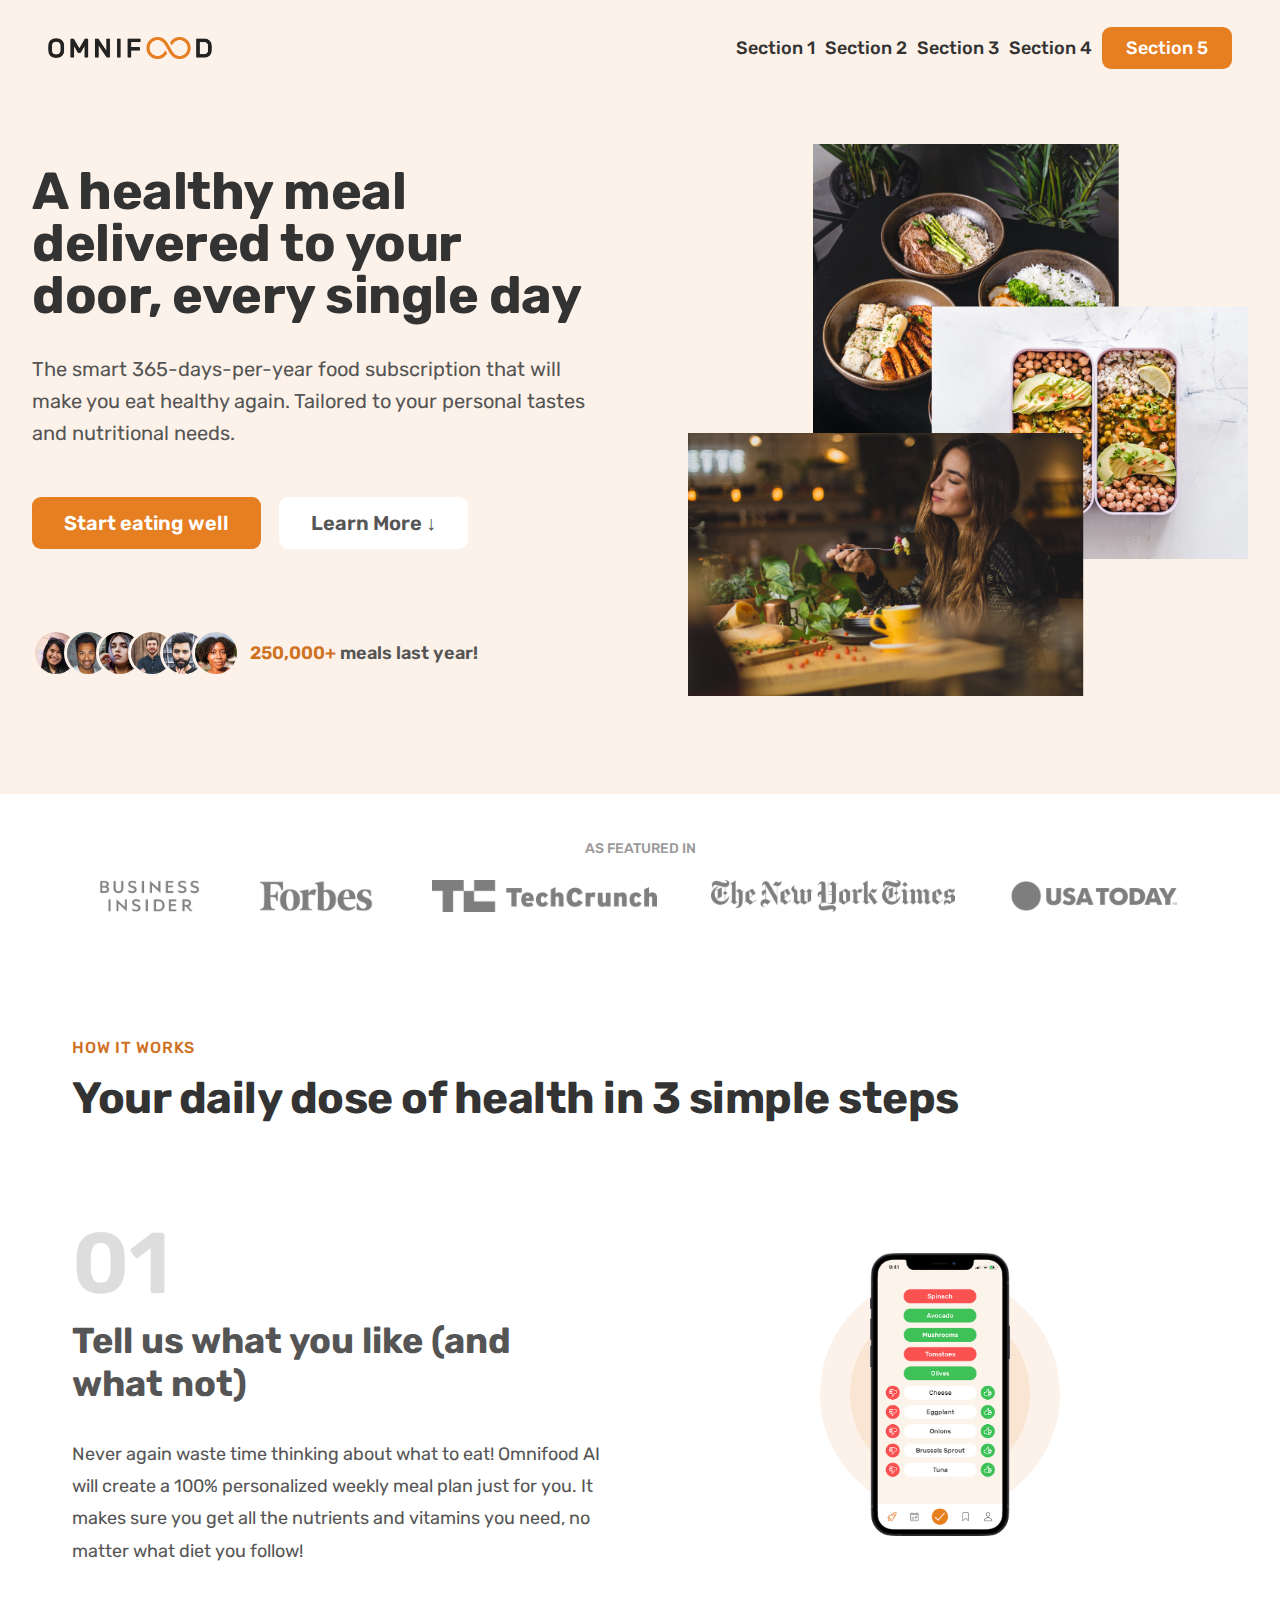
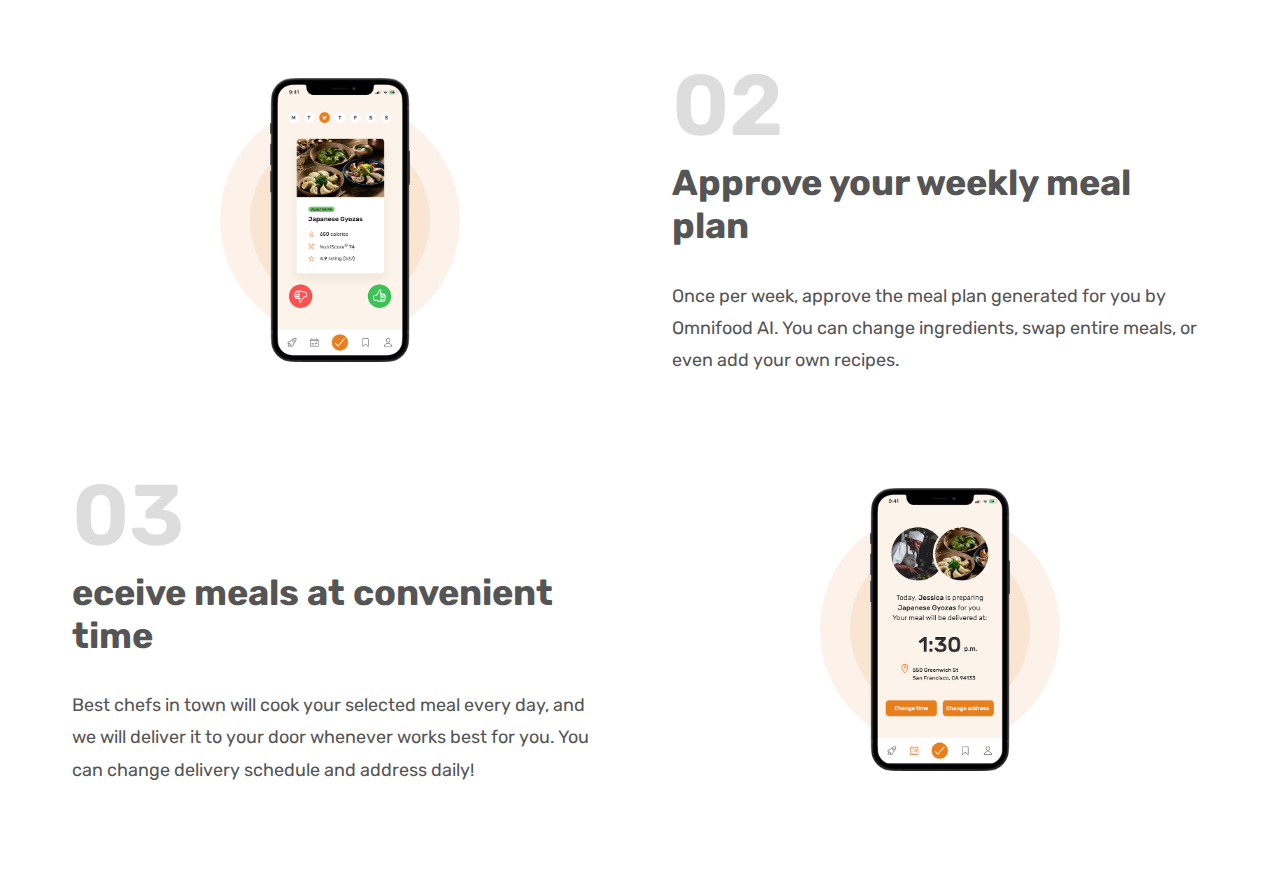
==== 07-Omnifood-Desktop/index.html @ ffbd4dba "components" ====
<!DOCTYPE html>
<html lang="en">
<head>
    <meta charset="UTF-8">
    <meta name="viewport" content="width=device-width, initial-scale=1.0">
    <title>OmniFood</title>
    <link rel="preconnect" href="https://fonts.googleapis.com">
    <link rel="preconnect" href="https://fonts.gstatic.com" crossorigin>
    <link href="https://fonts.googleapis.com/css2?family=Inter:ital,opsz,wght@0,14..32,100..900;1,14..32,100..900&family=Rubik:ital,wght@0,300..900;1,300..900&display=swap" rel="stylesheet">
    <link rel="stylesheet" href="./css/style.css">
    <link rel="stylesheet" href="./css/general.css">
</head>
<body>

    <header class="header">
        <img src="img/omnifood-logo.png" alt="OmniFood logo"  class="logo">
        <nav class="main-nav">
        
            <ul class="main-nav-list">
                <li><a href="#" class="main-nav-link">Section 1</a></li>
                <li><a href="#" class="main-nav-link">Section 2</a></li>
                <li><a href="#" class="main-nav-link">Section 3</a></li>
                <li><a href="#" class="main-nav-link">Section 4</a></li>
                <li><a href="#" class="main-nav-link nav--cta">Section 5</a></li>
            </ul>

        </nav>
    </header>
    <main>
    <section class="section-hero">
        <div class="hero">

            <div class="hero-textbox">
                <h1 class="heading-primary">A healthy meal delivered to your door, every single day</h1>
                <p class="hero-description">The smart 365-days-per-year food subscription that will make you eat healthy again. Tailored to your personal tastes and nutritional needs. 
                </p>
                <a href="#" class="btn btn--full margin-right-sm">Start eating well</a>
                <a href="#" class="btn btn--outline">Learn More &darr;</a>
                <div class="delivered-meals">
                    <div class="delivered-imgs">
                        <img src="img/customers/customer-1.jpg" alt="customer1">
                        <img src="img/customers/customer-2.jpg" alt="customer1">
                        <img src="img/customers/customer-3.jpg" alt="customer1">
                        <img src="img/customers/customer-4.jpg" alt="customer1">
                        <img src="img/customers/customer-5.jpg" alt="customer1">
                        <img src="img/customers/customer-6.jpg" alt="customer1">
                    </div>
                    <p class="delivered-text"><span>250,000+</span> meals last year!</p>
                </div>
            </div>
            <div class="hero-imgbox">
                <img src="img/hero.png" alt="hero image" class="hero-img">
            </div>
            
        </div>
    </section>
    <section class="section-featured">
        <div class="container">
            <h2 class="heading-featured"> as Featured in</h2>
            <div class="logos">
                <img src="img/logos/business-insider.png" alt="business-insider">
                <img src="img/logos/forbes.png" alt="forbes">
                <img src="img/logos/techcrunch.png" alt="techcrunch">
                <img src="img/logos/the-new-york-times.png" alt="the-new-york-times">
                <img src="img/logos/usa-today.png" alt="usa-today">
            </div>
        </div>
    </section>
    <section class="section-how ">
      
    <div class="container">
        <span class="subheading">How it works</span>
        <h2 class="heading-secondary">Your daily dose of health in 3 simple steps</h2>
    </div>
    <div class="container grid grid--2-col grid--center ">
        <!-- step 01 -->
        <div class="step-text-box">
            <p class="step-number">01</p>
            <h3 class="heading-territiary">Tell us what you like (and what not) </h3>
            <p class="step-description">
                Never again 
                waste time thinking about what to eat! Omnifood AI 
                will create a 100% personalized weekly meal plan just 
                for you. It makes sure you get all the nutrients and 
                vitamins you need, no matter what diet you follow!
            </p>
        </div>
        <div class="step-img-box">
            <img src="img/app/app-screen-1.png" class="step-img" alt="iphone app preferences">
        </div>
        <!-- step -2 -->
        <div class="step-img-box">
            <img src="img/app/app-screen-2.png" class="step-img" alt="Meal approving plan">
        </div>
        <div class="step-text-box">
            <p class="step-number">02</p>
            <h3 class="heading-territiary">Approve your weekly meal plan</h3>
            <p class="step-description">
                Once per week, approve the meal plan generated for you by Omnifood AI. 
                You can change ingredients, swap entire meals, or even add your own recipes.

            </p>
        </div>
        <!-- step 03 -->
       
        <div class="step-text-box">
            <p class="step-number">03</p>
            <h3 class="heading-territiary">eceive meals at convenient time </h3>
            <p class="step-description">
                Best chefs in town will cook your selected meal every day, 
                and we will deliver it to your door whenever works best for you. 
                You can change delivery schedule and address daily!
            </p>
        </div>
        <div class="step-img-box">
            <img src="img/app/app-screen-3.png" class="step-img" alt="delivering food">
        </div>
    </div>
    </section>
</main>
</body>
</html>
---- 07-Omnifood-Desktop/css/style.css ----
/* 
-- TYPOGRAPHY SYSTEM

-- FONT WIEGHTS
    default: 400
    Medium: 500
    Semi Bold: 600
    Bold : 700

-- LINE HEIGHTS
defaults: 1


-- SPACING SYSTEM(in px)



-- COLORS

Primary:#e67e22
Tints:#fdf2e9
Shades:#cf711f
Accents: 
Greys: #555,

-- SHADOWS

-- BORDER RADUIS
default : 9px

-- WHITE SPACE




*/

*{
    margin:0;
    padding:0;
    box-sizing: border-box;
}
html{
    /* font-size: 10px; 
    10/16=0.625 *100= 62.5 
    This way when user changes browser setting of font size everything increase if it
    is present in percentages.
    */
    font-size: 62.5%;

}
body{
    font-family: "Rubik",sans-serif;
    line-height: 1;
    font-weight: 400;
    color:#555;
}
/* ************************ */
/* HEADER Components */
/* ************************* */
.header{
    display: flex;
    align-items: center;
    /* we want header to be sticky so instead of 
    giving padding we defined height directly
    */
    height: 9.6rem;
    background-color:#fdf2e9 ;
    padding: 0 4.8rem;
    }
    .logo{
        height: 2.2rem;
    }
    .main-nav{
        margin-left: auto;
    }
    
/* ************************ */
/* HERO Components */
/* ************************* */
.section-hero{
    background-color:#fdf2e9 ;
    padding: 4.8rem 0 9.6rem 0 ;
}
.hero{
    display: grid;
    grid-template-columns: 1fr 1fr;
    max-width: 130rem;
    margin: 0 auto ;
    padding: 0 3.2rem;
    align-items: center;
    gap: 9.6rem;
}
.hero-img{
    width: 100%;
}

.hero-description{
    font-size: 2rem;
    line-height: 1.6;
    margin-bottom: 4.8rem;

}





.delivered-meals{
    display: flex;
    flex-direction: row;
    align-items: center;
    gap: 1rem;
    margin-top: 8rem;
}
.delivered-imgs{
    display: flex;
    /* gap: -2.5rem;negative gap won't work */
}
.delivered-imgs img{
    height: 4.8rem;
    border: 3px solid #fdf2e9;
    border-radius: 10rem;
    margin-right: -1.6rem;/*it will overlap images one over another*/
}
.delivered-imgs img:last-child{
   
    margin-right: 0;
}
.delivered-meals span{
    color: #cf711f;
}
.delivered-text{
    font-size: 1.8rem;
    font-weight: 600;
}
/* ************************ */
/* FEATURED IN Components */
/* ************************* */

.section-featured{
    padding: 4.8rem 0 3.2rem 0;
}
.heading-featured{
    font-size: 1.4rem;
    text-transform: uppercase;
    letter-spacing: 0.75;
    font-weight: 500;
    text-align: center ;
    margin-bottom: 2.4rem;
    color: #999;
}
.logos{
    display: flex;
    justify-content: space-around;
}
.logos img{
    height: 3.2rem;
    /* used to manipulate images  */
    /* we made it to grey */
    filter: brightness(0);
    opacity: 50%;
}
/* ************************ */
/* HOW IT WORKS Components */
/* ************************* */
.section-how{
    padding: 9.6rem 0;
    
}

.step-img{
    width: 35%;
    /* z-index: 1; */
}

.step-number{
    font-size: 8.6rem;
    font-weight: 600;
     color: #ddd;
     margin-bottom: 1.2rem;
}
.step-description{
    font-size: 1.8rem;
    line-height: 1.8;
   
}
.step-img-box{
    display: flex;
    align-items: center;
    justify-content: center;
    position: relative;
    
}
.step-img-box::after,.step-img-box::before{
    content: '';
    display: block;
    position: absolute;
    top: 50%;
    left: 50%;
    transform:translate(-50%,-50%) ;
    border-radius: 50%;
}
.step-img-box::before{
   
    width: 60%;
    /* height: 60%; */
    padding-bottom: 60%;/* 60% of parents width to form a square*/
    background-color: #fdf2e9;
   
    z-index:-100 ;/*elements having higher z-index will appear top of another element having lower z-index*/

}
.step-img-box::after{
   
    width: 45%;
    /* height: 60%; */
    padding-bottom: 45%;/* 60% of parents width to form a square*/
    background-color: #fae5d3;
   
    z-index:-1 ;/*elements having higher z-index will appear top of another element having lower z-index*/

}
---- 07-Omnifood-Desktop/css/general.css ----
/* ************************ */
/* General REUSABLE Components */
/* ************************* */

.heading-primary,.heading-secondary{
    font-weight: 700;
    color: #333;
    letter-spacing: -0.5px;

}
.heading-primary{
    font-size: 5.2rem;
    line-height: 1.0;
    margin-bottom: 3.2rem;
}
.margin-right-sm{
    /* helper class, wanna apply this no matter what */
    margin-right: 1.6rem !important;
}
.btn--full:visited,.btn--full:link{
    
    background-color: #e67e22;
    color: white;
    
}
.btn:link,.btn:visited{
    display: inline-block;
    font-size: 2rem;
    color: #fff;
    padding: 1.6rem 3.2rem;
    border-radius: 0.9rem;
    text-decoration: none;
    font-weight: 600;
/*  we always put transition on original state */
    transition: all 0.3s ;
    
}

.btn--full:hover,.btn--full:active{
    
    background-color: #cf711f;
    /* background-color: red; */
}
.btn--outline:link,.btn--outline:visited{
    background-color: #fff;
    color: #555;

}
.btn--outline:hover,.btn--outline:active{
    background-color: #fdf2e9;
    /* border: 3px solid black;
    for small things we add px and for big rem
    if we use this our border will come out , but it 
    should not be like that
    */

    /* Trick to add border inside */
    box-shadow: inset  0 0 0 3px #fff;
    

} 
.container{
    /* 1140px is also standard */
    max-width: 120rem;
    margin: 0 auto;
    padding: 0 3.2rem;
}
.grid{
    display: grid;
    row-gap: 9.6rem;
    column-gap: 6.4rem;
}
.grid--2-col{
    grid-template-columns: repeat(2,1fr);
}
.grid--3-col{
    grid-template-columns: repeat(3,1fr);
}
.grid--4-col{
    grid-template-columns: repeat(4,1fr);
}
.grid--center{
    align-items: center;
}
.heading-secondary{
font-size: 4.4rem;
line-height: 1.2;
margin-bottom: 9.6rem;
}
.subheading{
    display: block;
    font-size: 1.6rem;
    font-weight: 500;
    color: #cf711f;
    text-transform: uppercase;
    margin-bottom: 1.6rem;
    letter-spacing: 0.75px;

}

/* ************************ */
/* NAVIGATION Components */
/* *************************/

.main-nav-list{
    display: flex;
    align-items: center;
    list-style-type: none;
    gap: 1rem;

}
.main-nav-link:link,.main-nav-link:visited{
    text-decoration: none;
    color: #333;
    font-weight: 500;
    font-size: 1.8rem;
    transition: all 0.3s;
}
.main-nav-link:hover,.main-nav-link:active{
   color: #cf711f;
}

.main-nav-link.nav--cta:link,.main-nav-link.nav--cta:visited{
    background-color: #e67e22;
    display: inline-block  ;
    padding: 1.2rem 2.4rem;
    border-radius: 0.9rem;
    color: #fff;
}
.main-nav-link.nav--cta:hover,.main-nav-link.nav--cta:active{
   background-color: #cf711f;
    color: #fff;
}
.heading-territiary{
    font-size: 3.6rem;
    line-height: 1.2;
    margin-bottom: 3.2rem;
}
.grid--center{
   
    align-items: center;
    justify-items: center;
}

/* we should not add pseudo elements to 
image elements.
*/
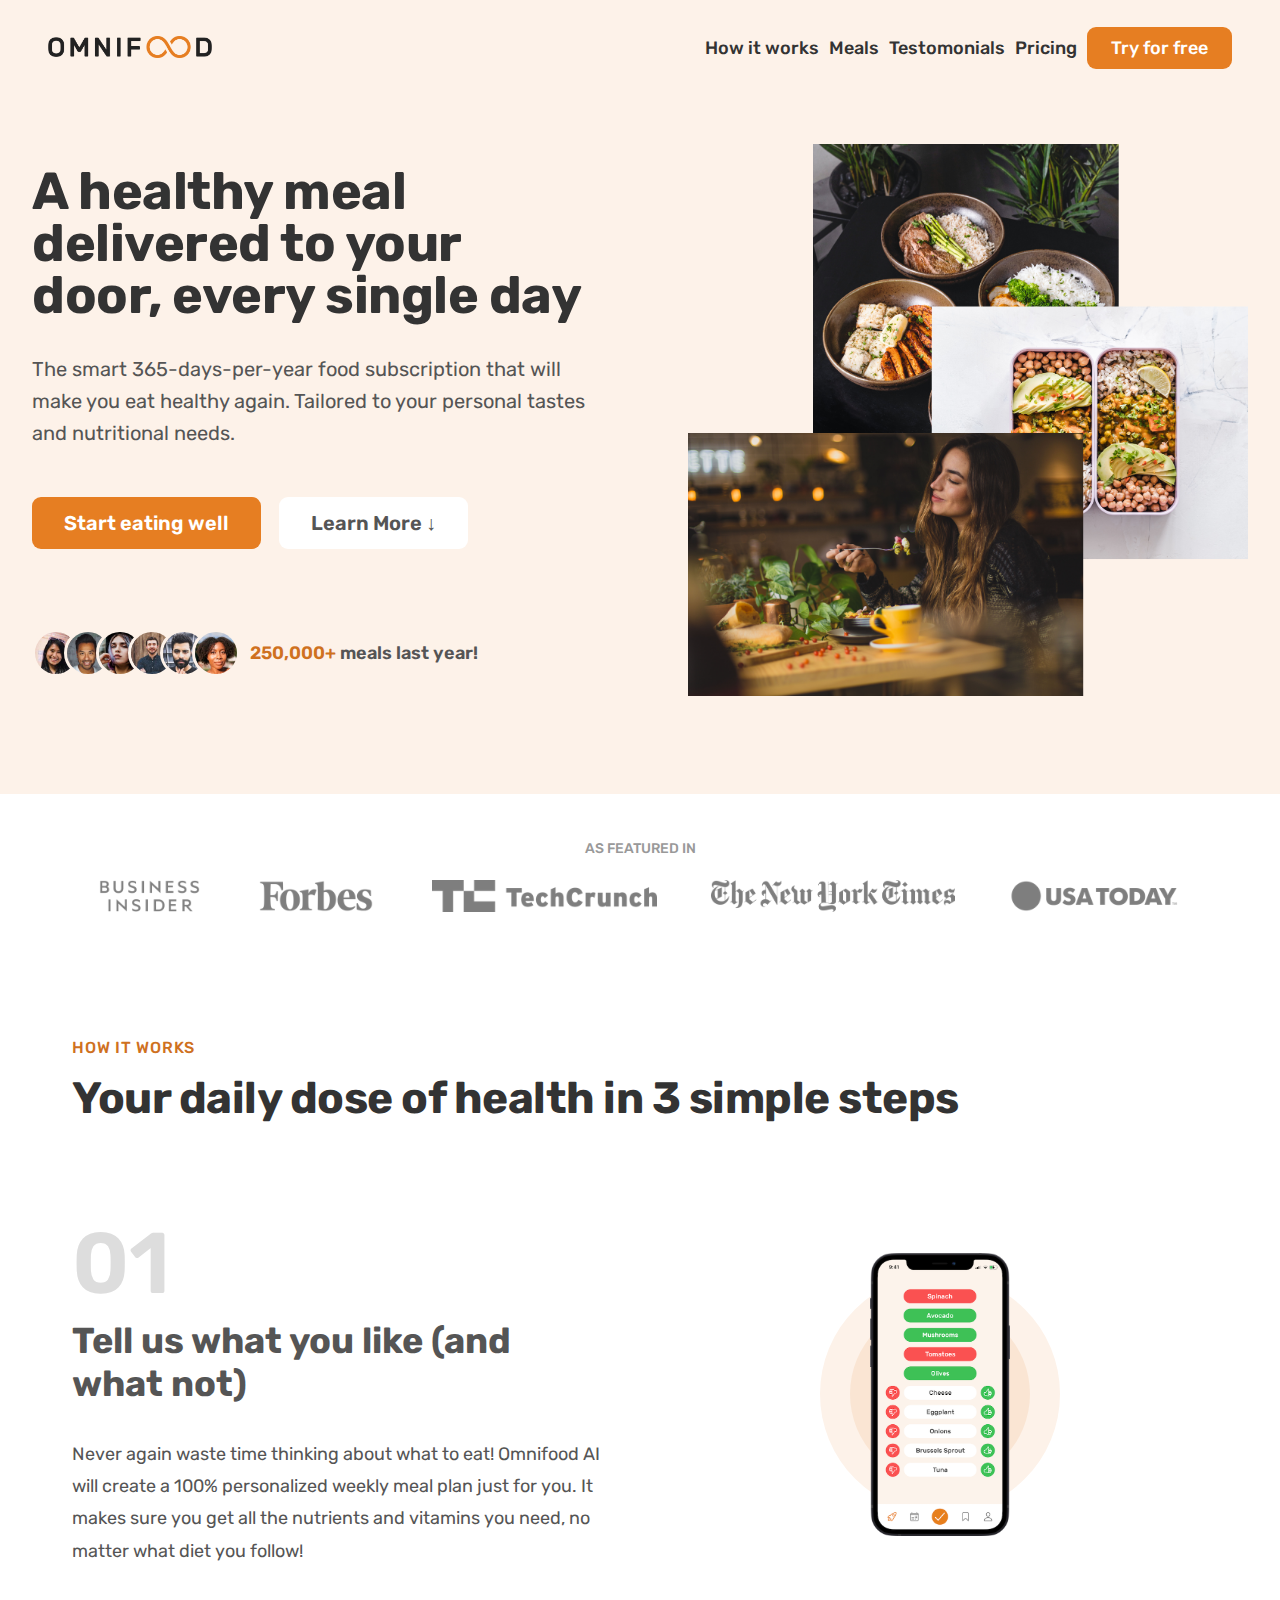
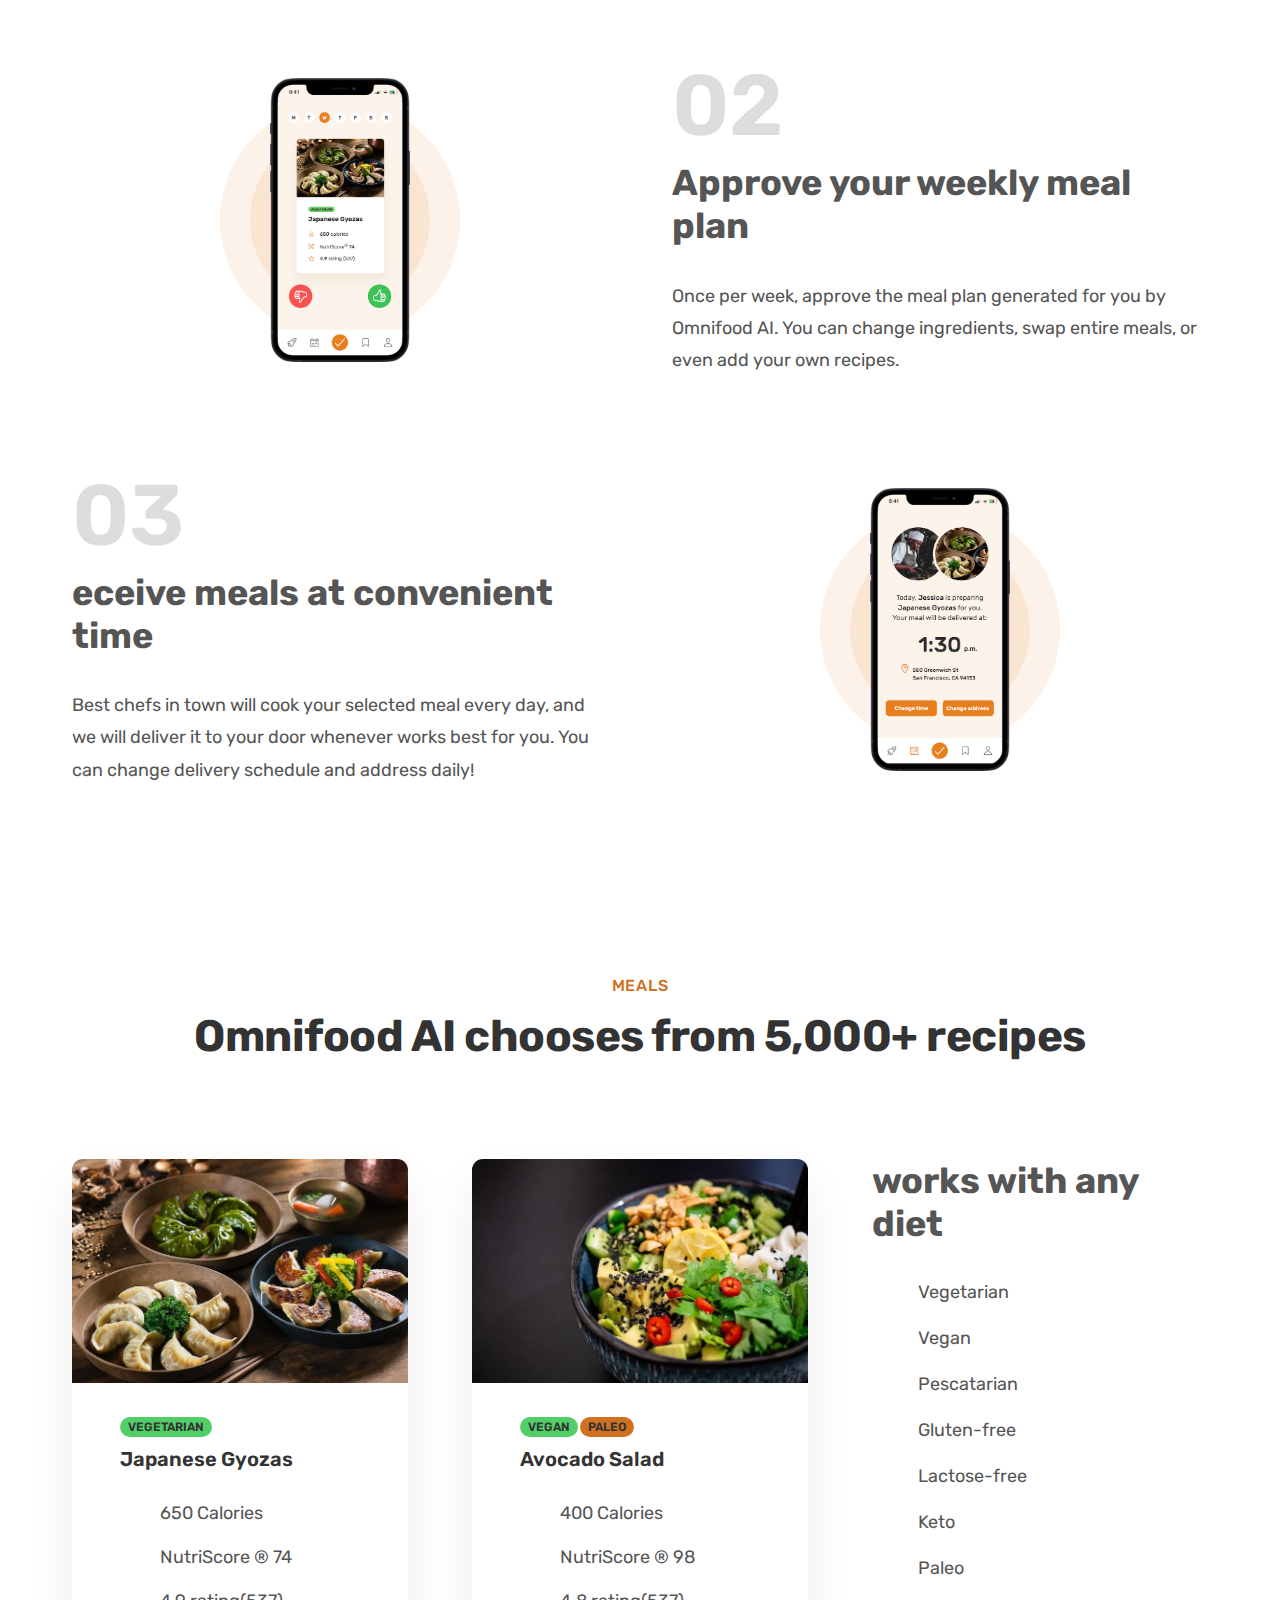
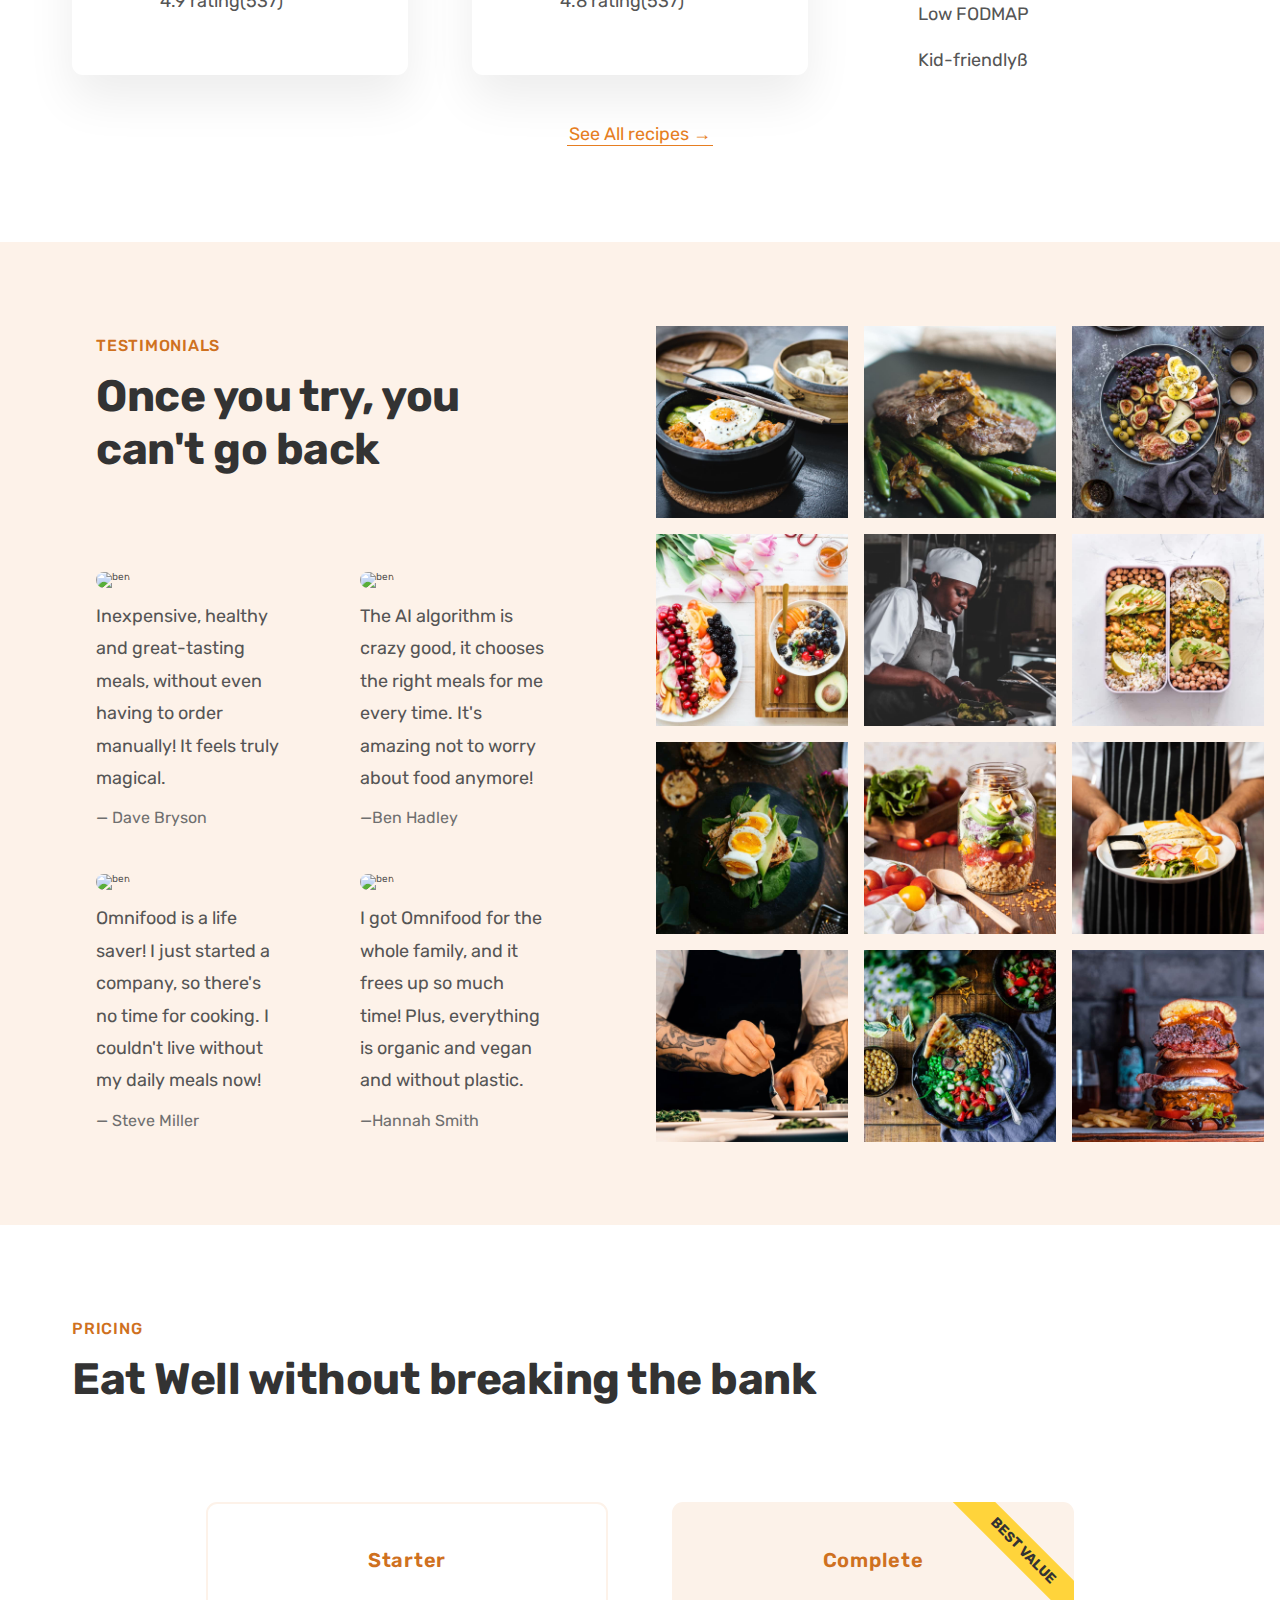
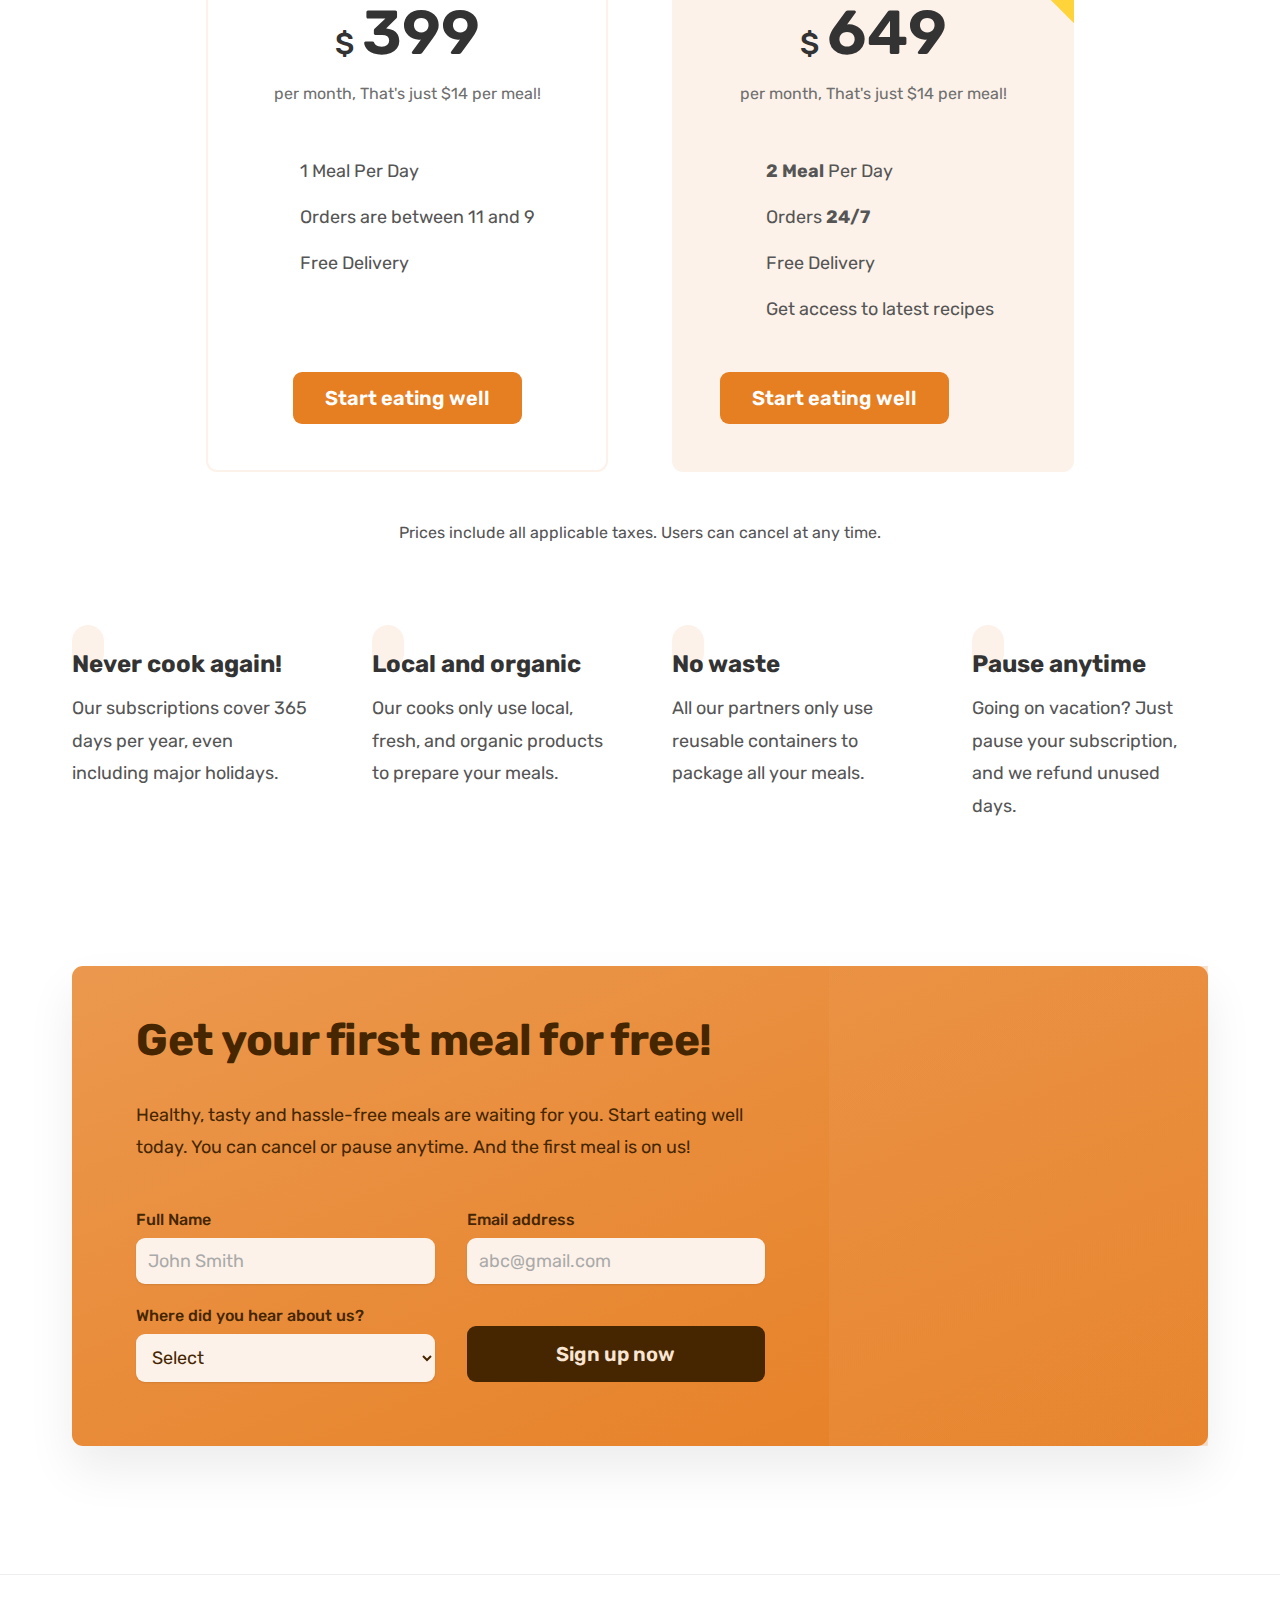
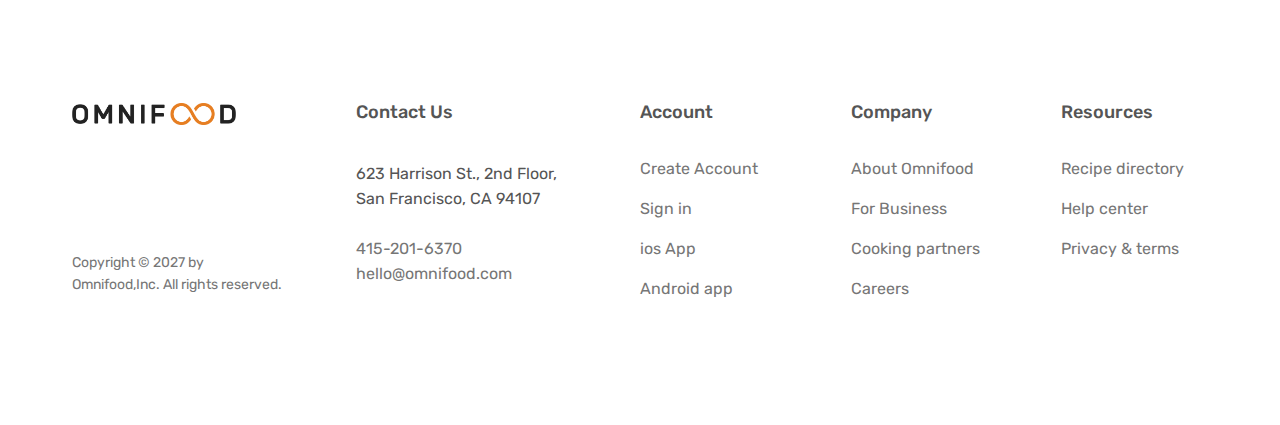
==== commit fbe83c46: "desktop completed" ====
--- a/07-Omnifood-Desktop/index.html
+++ b/07-Omnifood-Desktop/index.html
@@ -1,122 +1,624 @@
 <!DOCTYPE html>
 <html lang="en">
-<head>
-    <meta charset="UTF-8">
-    <meta name="viewport" content="width=device-width, initial-scale=1.0">
+  <head>
+    <meta charset="UTF-8" />
+    <meta name="viewport" content="width=device-width, initial-scale=1.0" />
     <title>OmniFood</title>
-    <link rel="preconnect" href="https://fonts.googleapis.com">
-    <link rel="preconnect" href="https://fonts.gstatic.com" crossorigin>
-    <link href="https://fonts.googleapis.com/css2?family=Inter:ital,opsz,wght@0,14..32,100..900;1,14..32,100..900&family=Rubik:ital,wght@0,300..900;1,300..900&display=swap" rel="stylesheet">
-    <link rel="stylesheet" href="./css/style.css">
-    <link rel="stylesheet" href="./css/general.css">
-</head>
-<body>
-
+    <link rel="preconnect" href="https://fonts.googleapis.com" />
+    <link rel="preconnect" href="https://fonts.gstatic.com" crossorigin />
+    <link
+      href="https://fonts.googleapis.com/css2?family=Inter:ital,opsz,wght@0,14..32,100..900;1,14..32,100..900&family=Rubik:ital,wght@0,300..900;1,300..900&display=swap"
+      rel="stylesheet"
+    />
+    <!-- The classes are arranged in a way that first file will
+     have all their style rules then second file will be arranged
+     The last one will have more priority than previous one  -->
+    <link rel="stylesheet" href="./css/general.css" />
+    <link rel="stylesheet" href="./css/style.css" />
+  </head>
+  <body>
     <header class="header">
-        <img src="img/omnifood-logo.png" alt="OmniFood logo"  class="logo">
-        <nav class="main-nav">
-        
-            <ul class="main-nav-list">
-                <li><a href="#" class="main-nav-link">Section 1</a></li>
-                <li><a href="#" class="main-nav-link">Section 2</a></li>
-                <li><a href="#" class="main-nav-link">Section 3</a></li>
-                <li><a href="#" class="main-nav-link">Section 4</a></li>
-                <li><a href="#" class="main-nav-link nav--cta">Section 5</a></li>
-            </ul>
-
-        </nav>
+      <a href="#">
+        <img src="img/omnifood-logo.png" alt="OmniFood logo" class="logo" />
+      </a>
+
+      <nav class="main-nav">
+        <ul class="main-nav-list">
+          <li><a href="#" class="main-nav-link">How it works</a></li>
+          <li><a href="#" class="main-nav-link">Meals</a></li>
+          <li><a href="#" class="main-nav-link">Testomonials</a></li>
+          <li><a href="#" class="main-nav-link">Pricing</a></li>
+          <li><a href="#" class="main-nav-link nav--cta">Try for free</a></li>
+        </ul>
+      </nav>
     </header>
     <main>
-    <section class="section-hero">
+      <section class="section-hero">
         <div class="hero">
-
-            <div class="hero-textbox">
-                <h1 class="heading-primary">A healthy meal delivered to your door, every single day</h1>
-                <p class="hero-description">The smart 365-days-per-year food subscription that will make you eat healthy again. Tailored to your personal tastes and nutritional needs. 
-                </p>
-                <a href="#" class="btn btn--full margin-right-sm">Start eating well</a>
-                <a href="#" class="btn btn--outline">Learn More &darr;</a>
-                <div class="delivered-meals">
-                    <div class="delivered-imgs">
-                        <img src="img/customers/customer-1.jpg" alt="customer1">
-                        <img src="img/customers/customer-2.jpg" alt="customer1">
-                        <img src="img/customers/customer-3.jpg" alt="customer1">
-                        <img src="img/customers/customer-4.jpg" alt="customer1">
-                        <img src="img/customers/customer-5.jpg" alt="customer1">
-                        <img src="img/customers/customer-6.jpg" alt="customer1">
-                    </div>
-                    <p class="delivered-text"><span>250,000+</span> meals last year!</p>
-                </div>
+          <div class="hero-textbox">
+            <h1 class="heading-primary">
+              A healthy meal delivered to your door, every single day
+            </h1>
+            <p class="hero-description">
+              The smart 365-days-per-year food subscription that will make you
+              eat healthy again. Tailored to your personal tastes and
+              nutritional needs.
+            </p>
+            <a href="#" class="btn btn--full margin-right-sm"
+              >Start eating well</a
+            >
+            <a href="#" class="btn btn--outline">Learn More &darr;</a>
+            <div class="delivered-meals">
+              <div class="delivered-imgs">
+                <img src="img/customers/customer-1.jpg" alt="customer1" />
+                <img src="img/customers/customer-2.jpg" alt="customer1" />
+                <img src="img/customers/customer-3.jpg" alt="customer1" />
+                <img src="img/customers/customer-4.jpg" alt="customer1" />
+                <img src="img/customers/customer-5.jpg" alt="customer1" />
+                <img src="img/customers/customer-6.jpg" alt="customer1" />
+              </div>
+              <p class="delivered-text">
+                <span>250,000+</span> meals last year!
+              </p>
             </div>
-            <div class="hero-imgbox">
-                <img src="img/hero.png" alt="hero image" class="hero-img">
-            </div>
-            
-        </div>
-    </section>
-    <section class="section-featured">
+          </div>
+          <div class="hero-imgbox">
+            <img src="img/hero.png" alt="hero image" class="hero-img" />
+          </div>
+        </div>
+      </section>
+      <section class="section-featured">
         <div class="container">
-            <h2 class="heading-featured"> as Featured in</h2>
-            <div class="logos">
-                <img src="img/logos/business-insider.png" alt="business-insider">
-                <img src="img/logos/forbes.png" alt="forbes">
-                <img src="img/logos/techcrunch.png" alt="techcrunch">
-                <img src="img/logos/the-new-york-times.png" alt="the-new-york-times">
-                <img src="img/logos/usa-today.png" alt="usa-today">
-            </div>
-        </div>
-    </section>
-    <section class="section-how ">
-      
-    <div class="container">
-        <span class="subheading">How it works</span>
-        <h2 class="heading-secondary">Your daily dose of health in 3 simple steps</h2>
-    </div>
-    <div class="container grid grid--2-col grid--center ">
-        <!-- step 01 -->
-        <div class="step-text-box">
+          <h2 class="heading-featured">as Featured in</h2>
+          <div class="logos">
+            <img src="img/logos/business-insider.png" alt="business-insider" />
+            <img src="img/logos/forbes.png" alt="forbes" />
+            <img src="img/logos/techcrunch.png" alt="techcrunch" />
+            <img
+              src="img/logos/the-new-york-times.png"
+              alt="the-new-york-times"
+            />
+            <img src="img/logos/usa-today.png" alt="usa-today" />
+          </div>
+        </div>
+      </section>
+      <section class="section-how">
+        <div class="container">
+          <span class="subheading">How it works</span>
+          <h2 class="heading-secondary">
+            Your daily dose of health in 3 simple steps
+          </h2>
+        </div>
+        <div class="container grid grid--2-col grid--center">
+          <!-- step 01 -->
+          <div class="step-text-box">
             <p class="step-number">01</p>
-            <h3 class="heading-territiary">Tell us what you like (and what not) </h3>
+            <h3 class="heading-territiary">
+              Tell us what you like (and what not)
+            </h3>
             <p class="step-description">
-                Never again 
-                waste time thinking about what to eat! Omnifood AI 
-                will create a 100% personalized weekly meal plan just 
-                for you. It makes sure you get all the nutrients and 
-                vitamins you need, no matter what diet you follow!
+              Never again waste time thinking about what to eat! Omnifood AI
+              will create a 100% personalized weekly meal plan just for you. It
+              makes sure you get all the nutrients and vitamins you need, no
+              matter what diet you follow!
             </p>
-        </div>
-        <div class="step-img-box">
-            <img src="img/app/app-screen-1.png" class="step-img" alt="iphone app preferences">
-        </div>
-        <!-- step -2 -->
-        <div class="step-img-box">
-            <img src="img/app/app-screen-2.png" class="step-img" alt="Meal approving plan">
-        </div>
-        <div class="step-text-box">
+          </div>
+          <div class="step-img-box">
+            <img
+              src="img/app/app-screen-1.png"
+              class="step-img"
+              alt="iphone app preferences"
+            />
+          </div>
+          <!-- step -2 -->
+          <div class="step-img-box">
+            <img
+              src="img/app/app-screen-2.png"
+              class="step-img"
+              alt="Meal approving plan"
+            />
+          </div>
+          <div class="step-text-box">
             <p class="step-number">02</p>
             <h3 class="heading-territiary">Approve your weekly meal plan</h3>
             <p class="step-description">
-                Once per week, approve the meal plan generated for you by Omnifood AI. 
-                You can change ingredients, swap entire meals, or even add your own recipes.
-
+              Once per week, approve the meal plan generated for you by Omnifood
+              AI. You can change ingredients, swap entire meals, or even add
+              your own recipes.
             </p>
-        </div>
-        <!-- step 03 -->
+          </div>
+          <!-- step 03 -->
+
+          <div class="step-text-box">
+            <p class="step-number">03</p>
+            <h3 class="heading-territiary">eceive meals at convenient time</h3>
+            <p class="step-description">
+              Best chefs in town will cook your selected meal every day, and we
+              will deliver it to your door whenever works best for you. You can
+              change delivery schedule and address daily!
+            </p>
+          </div>
+          <div class="step-img-box">
+            <img
+              src="img/app/app-screen-3.png"
+              class="step-img"
+              alt="delivering food"
+            />
+          </div>
+        </div>
+      </section>
+      <section class="section-meals">
+        <div class="container center-text">
+          <span class="subheading">Meals</span>
+          <h2 class="heading-secondary">
+            Omnifood AI chooses from 5,000+ recipes
+          </h2>
+        </div>
+        <div class="container grid grid--3-col margin-bottom-md">
+          <div class="meal">
+            <img
+              src="img/meals/meal-1.jpg"
+              alt="Japanese Gyozas"
+              class="meal-img"
+            />
+            <div class="meal-content">
+              <div class="meal-tags">
+                <span class="tag">Vegetarian</span>
+              </div>
+              <p class="meal-title">Japanese Gyozas</p>
+              <ul class="meal-attributes">
+                <li class="meal-attribute">
+                  <ion-icon name="flame-outline" class="meal-icon"></ion-icon>
+                  <span>650 Calories</span>
+                </li>
+                <li class="meal-attribute">
+                  <ion-icon
+                    name="restaurant-outline"
+                    class="meal-icon"
+                  ></ion-icon>
+                  <span>NutriScore &reg; 74 </span>
+                </li>
+                <li class="meal-attribute">
+                  <ion-icon name="star-outline" class="meal-icon"></ion-icon>
+                  <span>4.9 rating(537)</span>
+                </li>
+              </ul>
+            </div>
+          </div>
+          <div class="meal">
+            <img
+              src="img/meals/meal-2.jpg"
+              alt="Avocado Salad"
+              class="meal-img"
+            />
+            <div class="meal-content">
+              <div class="meal-tags">
+                <span class="tag">Vegan</span>
+                <span class="tag tag--paleo">Paleo</span>
+              </div>
+              <p class="meal-title">Avocado Salad</p>
+              <ul class="meal-attributes">
+                <li class="meal-attribute">
+                  <ion-icon name="flame-outline" class="meal-icon"></ion-icon>
+                  <span>400 Calories</span>
+                </li>
+                <li class="meal-attribute">
+                  <ion-icon
+                    name="restaurant-outline"
+                    class="meal-icon"
+                  ></ion-icon>
+                  <span>NutriScore &reg; 98 </span>
+                </li>
+                <li class="meal-attribute">
+                  <ion-icon name="star-outline" class="meal-icon"></ion-icon>
+                  <span>4.8 rating(537)</span>
+                </li>
+              </ul>
+            </div>
+          </div>
+          <div class="diets" >
+
+            <h3 class="heading-territiary">works with any diet</h3>
+            <ul class="list">
+             
+              <li class="list-item">
+                <ion-icon class="list-icon" name="checkmark-outline"></ion-icon>
+                <span> Vegetarian </span>
+              </li>
+              <li class="list-item">
+                <ion-icon class="list-icon" name="checkmark-outline"></ion-icon>
+                <span> Vegan </span>
+              </li>
+              <li class="list-item">
+                <ion-icon class="list-icon" name="checkmark-outline"></ion-icon>
+                <span> Pescatarian </span>
+              </li>
+              <li class="list-item">
+                <ion-icon class="list-icon" name="checkmark-outline"></ion-icon>
+                <span> Gluten-free </span>
+              </li>
+              <li class="list-item">
+                <ion-icon class="list-icon" name="checkmark-outline"></ion-icon>
+                <span> Lactose-free </span>
+              </li>
+              <li class="list-item">
+                <ion-icon class="list-icon" name="checkmark-outline"></ion-icon>
+                <span> Keto </span>
+              </li>
+              <li class="list-item">
+                <ion-icon class="list-icon" name="checkmark-outline"></ion-icon>
+                <span> Paleo </span>
+              </li>
+              <li class="list-item">
+                <ion-icon class="list-icon" name="checkmark-outline"></ion-icon>
+                <span> Low FODMAP </span>
+              </li>
+              <li class="list-item">
+                <ion-icon class="list-icon" name="checkmark-outline"></ion-icon>
+                <span> Kid-friendlyß </span>
+              </li>
+            </ul>
+          </div>
+        </div>
+        <div class="all-recepies container ">
+            <a href="#" class="link">See All recipes &rarr;</a>
+        </div>
+      </section>
+      <section class="section-testomonials ">
+        <div class="testomonials-container">
+            <span class="subheading">testimonials</span>
+            <h2 class="heading-secondary">
+             Once you try, you can't go back
+            </h2>
+            <div class="testomonials"> 
+                <figure class="testomonial">
+                    <img class="testomonial-img" src="/img/customers/dave.jpg" alt="ben">
+                    <blockquote class="testomonial-text"> Inexpensive, healthy and great-tasting meals, without 
+                        even having to order manually! It feels truly magical.
+                    </blockquote>
+                    <p class="testomonial-name">&mdash; Dave Bryson</p>
+                </figure>
+                <figure class="testomonial">
+                    <img class="testomonial-img" src="/img/customers/ben.jpg" alt="ben">
+                    <blockquote class="testomonial-text"> The AI algorithm is crazy good, it chooses the right meals for me every time. It's amazing not to worry about food anymore! 
+                    </blockquote>
+                    <p class="testomonial-name">&mdash;Ben Hadley</p>
+                </figure>
+                
+                <figure class="testomonial">
+                    <img class="testomonial-img" src="/img/customers/steve.jpg" alt="ben">
+                    <blockquote class="testomonial-text"> Omnifood is a life saver! I just started a company, so there's no time for cooking. I couldn't live without my daily meals now! 
+                        
+                    </blockquote>
+                    <p class="testomonial-name">&mdash; Steve Miller</p>
+                </figure>
+                
+                <figure class="testomonial">
+                    <img class="testomonial-img" src="/img/customers/hannah.jpg" alt="ben">
+                    <blockquote class="testomonial-text"> I got Omnifood for the whole family, and it frees up so much time! Plus, everything is organic and vegan and without plastic. 
+                    </blockquote>
+                    <p class="testomonial-name">&mdash;Hannah Smith</p>
+                </figure>
+                
+            </div>
+        </div>
+            <div class="gallery">
+                <figure class="gallery-item">
+                    <img src="img/gallery/gallery-1.jpg" alt="">
+                    <!-- <figcaption>caption</figcaption> -->
+                </figure>
+                <figure class="gallery-item">
+                    <img src="img/gallery/gallery-2.jpg" alt="">
+                    <!-- <figcaption>caption</figcaption> -->
+                </figure>
+                <figure class="gallery-item">
+                    <img src="img/gallery/gallery-3.jpg" alt="">
+                    <!-- <figcaption>caption</figcaption> -->
+                </figure>
+                <figure class="gallery-item">
+                    <img src="img/gallery/gallery-4.jpg" alt="">
+                    <!-- <figcaption>caption</figcaption> -->
+                </figure>
+                <figure class="gallery-item">
+                    <img src="img/gallery/gallery-5.jpg" alt="">
+                    <!-- <figcaption>caption</figcaption> -->
+                </figure>
+                <figure class="gallery-item">
+                    <img src="img/gallery/gallery-6.jpg" alt="">
+                    <!-- <figcaption>caption</figcaption> -->
+                </figure>
+                <figure class="gallery-item">
+                    <img src="img/gallery/gallery-7.jpg" alt="">
+                    <!-- <figcaption>caption</figcaption> -->
+                </figure>
+                <figure class="gallery-item">
+                    <img src="img/gallery/gallery-8.jpg" alt="">
+                    <!-- <figcaption>caption</figcaption> -->
+                </figure>
+                <figure class="gallery-item">
+                    <img src="img/gallery/gallery-9.jpg" alt="">
+                    <!-- <figcaption>caption</figcaption> -->
+                </figure>
+                <figure class="gallery-item">
+                    <img src="img/gallery/gallery-10.jpg" alt="">
+                    <!-- <figcaption>caption</figcaption> -->
+                </figure>
+                <figure class="gallery-item">
+                    <img src="img/gallery/gallery-11.jpg" alt="">
+                    <!-- <figcaption>caption</figcaption> -->
+                </figure>
+                <figure class="gallery-item">
+                    <img src="img/gallery/gallery-12.jpg" alt="">
+                    <!-- <figcaption>caption</figcaption> -->
+                </figure>
+            </div>
+        </section>
+        <section class="section-pricing">
+            <div class="container">
+                <span class="subheading">Pricing</span>
+                <h2 class="heading-secondary">
+                 Eat Well without breaking the bank
+                </h2>
+              </div>
+              <div class="container grid grid--2-col margin-bottom-md">
+                <div class="pricing-plan pricing--plan--starter">
+                  <header class="plan-header">
+                    <p class="plan-name">Starter</p>
+                    <p class="plan-price"><span>$</span>399</p>
+                    <p class="plan-text">per month, That's just $14 per meal!</p>
+                    
+                  </header>
+                   <ul class="list">
+             
+                        <li class="list-item">
+                          <ion-icon class="list-icon" name="checkmark-outline"></ion-icon>
+                          <span> 1 Meal Per Day </span>
+                        </li>
+                        <li class="list-item">
+                          <ion-icon class="list-icon" name="checkmark-outline"></ion-icon>
+                          <span> Orders are between 11 and 9 </span>
+                        </li>
+                        <li class="list-item">
+                          <ion-icon class="list-icon" name="checkmark-outline"></ion-icon>
+                          <span> Free Delivery </span>
+                        </li>
+                        <li class="list-item">
+                          <ion-icon name="close-outline" class="list-icon"></ion-icon>
+                        </li>
+                    </ul>
+                    <div class="plan-sign-up">
+                      <a href="#" class="btn btn--full "
+                      >Start eating well</a>
+
+                    </div>
+                  
+                </div>
+                <div class="pricing-plan pricing--plan--premium ">
+                    <header class="plan-header">
+                      <p class="plan-name">Complete</p>
+                      <p class="plan-price"><span>$</span>649</p>
+                      <p class="plan-text">per month, That's just $14 per meal!</p>
+                    </header>
+                    <ul class="list">
+             
+                        <li class="list-item">
+                          <ion-icon class="list-icon" name="checkmark-outline"></ion-icon>
+                          <span> <strong> 2 Meal</strong> Per Day </span>
+                        </li>
+                        <li class="list-item">
+                          <ion-icon class="list-icon" name="checkmark-outline"></ion-icon>
+                          <span> Orders <strong>24/7</strong> </span>
+                        </li>
+                        <li class="list-item">
+                          <ion-icon class="list-icon" name="checkmark-outline"></ion-icon>
+                          <span> Free Delivery </span>
+                        </li>
+                        <li class="list-item">
+                            <ion-icon class="list-icon" name="checkmark-outline"></ion-icon>
+                            <span> Get access to latest recipes </span>
+                          </li>
+                    </ul>
+                    <div class="plan-sign-up"></div>
+                    <a href="#" class="btn btn--full "
+                    >Start eating well</a>
+                </div>
+                </div>
+
+              </div>
+              <div class="container grid">
+                  <aside class="plan-details">
+                    Prices include all applicable taxes. Users can cancel at any time.
+
+                  </aside>
+              </div>
+              <div class="container grid grid--4-col">
+                <div class="feature">
+                  <ion-icon class="feature-icon" name="infinite-outline"></ion-icon>
+                  <p class="feature-title">
+                    Never cook again!
+                  </p>
+                  <p class="feature-text">
+                    Our subscriptions 
+                    cover 365 days per year, even including major holidays.
+                  </p>
+                </div>
+                <!-- 2 -->
+                <div class="feature">
+                  <ion-icon class="feature-icon" name="nutrition-outline"></ion-icon>
+                   <p class="feature-title">
+                    Local and organic
+                  </p>
+                  <p class="feature-text">
+                    Our cooks only use local, fresh, and organic products to prepare your meals.
+               </p>
+                </div>
+                <!-- 3 -->
+                <div class="feature">
+                  <ion-icon class="feature-icon" name="leaf-outline"></ion-icon>
+                    <p class="feature-title">
+                    No waste
+                  </p>
+                  <p class="feature-text">
+                    All our partners only use reusable containers to package all your meals.
+                  </p>
+                </div>
+                <!-- 4 -->
+                <div class="feature">
+                  <ion-icon class="feature-icon" name="pause-circle-outline"></ion-icon>
+                   <p class="feature-title">
+                    Pause anytime
+                  </p>
+                  <p class="feature-text">
+                    Going on vacation? Just pause your subscription, and we refund unused days.
+               </p>
+                </div>
+              </div>
+        </section>
+        <section class="section-cta">
+          <div class="container ">
+            <div class="cta">
+              <div class="cta-text-box">
+                <h2 class="heading-secondary">Get your first meal for free!</h2>
+                <p class="cta-text"> Healthy, tasty and hassle-free meals are waiting for you. Start eating well today. 
+                  You can cancel or pause anytime. And the first meal is on us!</p>
+               <form class="cta-form" action="#">
+                <div>
+                  <label for="fullname">Full Name</label>
+                  <input required id="fullname" type="text" placeholder="John Smith"/>
+               </div>
+               <div>
+                 <label for="email">Email address</label>
+                   <input required id="email" type="email" placeholder="abc@gmail.com"/>
+
+               </div>
+               <div>
+
+                 <label for="where">Where did you hear about us?</label>
+                 <select required id="where" >
+
+                   <option value="">Select</option>
+                   <option value="ff">friends and family</option>
+                   <option value="sm">socialMedia</option>
+                   <option value="ad">Advertisement</option>
+                   <option value="podcast">Podcast</option>
+                  </select>
+                </div>
+
+                  <button class="btn btn--form">Sign up now</button>
+                  
+               </form>
+              </div>
+              <div class="cta-img-box" role="img" aria-label="Women Enjoying food"></div>
+            </div>
+          </div>
+        </section>
+    </main>
+
+    <footer class="footer">
+      <div class="container grid grid--footer">
+        <div class="logo-col">
+          <a href="#" class="footer-logo">
+            <img src="img/omnifood-logo.png" alt="OmniFood logo" class="logo" />
+          </a>
+          <ul class="social-links">
+            <li>
+              <ion-icon class="footer-link social-icon" name="logo-instagram"></ion-icon>
+
+            </li>
+            <li>
+              <ion-icon class="footer-link social-icon" name="logo-twitter"></ion-icon>
+            </li>
+            <li>
+              <ion-icon class="footer-link social-icon" name="logo-facebook"></ion-icon>
+            </li>
+          </ul>
+          <p class="copyright">Copyright &copy; 2027 by Omnifood,Inc. All rights reserved.</p>
+        </div>
+        <div class="add-col">
+          <p class="footer-heading">Contact Us</p>
+          <address class="contacts">
+
+            <p>623 Harrison St., 2nd Floor, San Francisco, CA 94107</p>
+            <p>
+              <a class="footer-link" href="tel:415-201-6370">415-201-6370 </a>
+              <br/>
+              <a class="footer-link" href="mailto:hello@omnifood.com">hello@omnifood.com </a>
+
+            </p>
+          
+          </address>
+        </div>
+        <nav class="nav-col">
+          <p class="footer-heading">Account</p>
+          <ul class="footer-nav">
+            <li>
+              <a class="footer-link" href="">Create Account</a>
+            </li>
+            <li>
+              <a class="footer-link" href="">Sign in</a>
+            </li>
+            <li>
+              <a class="footer-link" href="">ios App</a>
+            </li>
+            <li>
+              <a class="footer-link" href="">Android app</a>
+            </li>
+
+          </ul>
+        </nav>
+        <!-- Nav 2 -->
        
-        <div class="step-text-box">
-            <p class="step-number">03</p>
-            <h3 class="heading-territiary">eceive meals at convenient time </h3>
-            <p class="step-description">
-                Best chefs in town will cook your selected meal every day, 
-                and we will deliver it to your door whenever works best for you. 
-                You can change delivery schedule and address daily!
-            </p>
-        </div>
-        <div class="step-img-box">
-            <img src="img/app/app-screen-3.png" class="step-img" alt="delivering food">
-        </div>
-    </div>
-    </section>
-</main>
-</body>
-</html>+        <nav class="nav-col">
+          <p class="footer-heading">Company</p>
+          <ul class="footer-nav">
+            <li>
+              <a class="footer-link" href=""> About Omnifood
+                </a>
+            </li>
+            <li>
+              <a class="footer-link" href="">For Business</a>
+            </li>
+            <li>
+              <a class="footer-link" href="">
+                Cooking partners</a>
+            </li>
+            <li>
+              <a class="footer-link" href="">Careers</a>
+            </li>
+
+          </ul>
+        </nav>
+        <!-- nav 3 -->
+        <nav class="nav-col">
+          <p class="footer-heading">Resources</p>
+          <ul class="footer-nav">
+            <li>
+              <a class="footer-link" href="">Recipe directory
+                </a>
+            </li>
+            <li>
+              <a class="footer-link" href="">Help center
+               </a>
+            </li>
+            <li>
+              <a class="footer-link" href=""> Privacy & terms</a>
+            </li>
+            
+
+          </ul>
+        </nav>
+
+      </div>
+
+    </footer>
+    
+    <script
+      type="module"
+      src="https://unpkg.com/ionicons@7.1.0/dist/ionicons/ionicons.esm.js"
+    ></script>
+    <script
+      nomodule
+      src="https://unpkg.com/ionicons@7.1.0/dist/ionicons/ionicons.js"
+    ></script>
+  </body>
+</html>
--- a/07-Omnifood-Desktop/css/general.css
+++ b/07-Omnifood-Desktop/css/general.css
@@ -2,7 +2,13 @@
 /* ************************ */
 /* General REUSABLE Components */
 /* ************************* */
-
+/* how element should show up when got focused */
+*:focus{
+outline: none;
+/* outline: 4px dotted #e67e22;
+outline-offset: 8px;  */
+box-shadow: 0 0 0 0.8rem rgba(230, 125, 34, 0.5);
+}
 .heading-primary,.heading-secondary{
     font-weight: 700;
     color: #333;
@@ -18,25 +24,46 @@
     /* helper class, wanna apply this no matter what */
     margin-right: 1.6rem !important;
 }
-.btn--full:visited,.btn--full:link{
-    
-    background-color: #e67e22;
-    color: white;
-    
-}
+.margin-bottom-md{
+    /* helper class, wanna apply this no matter what */
+    margin-bottom: 4.8rem !important;
+}
+.center-text{
+    text-align: center;
+}
+
+
+.btn--form{
+    background-color: #452601;
+    color: #fae5d3;
+    align-self: end;
+    padding: 1.2rem;
+}
+
+.btn,
 .btn:link,.btn:visited{
     display: inline-block;
     font-size: 2rem;
-    color: #fff;
+    
     padding: 1.6rem 3.2rem;
     border-radius: 0.9rem;
     text-decoration: none;
     font-weight: 600;
+    /* only necessary for btn */
+    border: none;
+    cursor: pointer;
+    font-family: inherit;
+
 /*  we always put transition on original state */
     transition: all 0.3s ;
     
 }
-
+.btn--full:visited,.btn--full:link{
+    
+    background-color: #e67e22;
+    color: white;
+    
+}
 .btn--full:hover,.btn--full:active{
     
     background-color: #cf711f;
@@ -46,6 +73,10 @@
     background-color: #fff;
     color: #555;
 
+}
+.btn--form:hover{
+    background-color: white;
+    color: #555;
 }
 .btn--outline:hover,.btn--outline:active{
     background-color: #fdf2e9;
@@ -71,6 +102,12 @@
     row-gap: 9.6rem;
     column-gap: 6.4rem;
 }
+/* .grid:last-child{
+    margin-bottom: 0;
+} */
+.grid:not(:last-child){
+margin-bottom: 9.6rem;
+}
 .grid--2-col{
     grid-template-columns: repeat(2,1fr);
 }
@@ -79,6 +116,9 @@
 }
 .grid--4-col{
     grid-template-columns: repeat(4,1fr);
+}
+.grid--5-col{
+    grid-template-columns: repeat(5,1fr);
 }
 .grid--center{
     align-items: center;
@@ -145,4 +185,41 @@
 
 /* we should not add pseudo elements to 
 image elements.
-*/+*/
+
+/* only href elements will get applied link,visited,active, */
+.link:link,
+.link:visited{
+color: #e67e22;
+    text-decoration: none;
+    border-bottom: 1px solid currentColor;
+    transition: all 0.3;
+    display: inline-block;
+    padding: 2px;
+}
+.link:active,
+.link:hover{
+color: #cf711f;
+/*This will mess up the spacing when getting dissapeared*/
+/* border-bottom: none; */
+border-bottom: 1px solid transparent;
+}
+
+.list{
+    list-style: none;
+    display: flex;
+    flex-direction: column;
+    gap: 1.6rem;
+}
+.list-item{
+    font-size:1.8rem;
+    display: flex;
+    align-items: center;
+    gap: 1.6rem;
+}
+
+.list-icon{
+    width: 3rem;
+    height: 3rem;
+    color: #e67e22;
+}
--- a/07-Omnifood-Desktop/css/style.css
+++ b/07-Omnifood-Desktop/css/style.css
@@ -11,7 +11,14 @@
 defaults: 1
 
 
--- SPACING SYSTEM(in px)
+
+
+SPACING SYSTEM (px)
+2 / 4 / 8 / 12 / 16 / 24 / 32 / 48 / 64 / 80 / 96 / 128
+
+FONT SIZE SYSTEM (px)
+10 / 12 / 14 / 16 / 18 / 20 / 24 / 30 / 36 / 44 / 52 / 62 / 74 / 86 / 98
+
 
 
 
@@ -223,3 +230,387 @@
 }
 
 
+/* ************************ */
+/* FEATURED IN Components */
+/* ************************* */
+
+.section-meals{
+    padding: 9.6rem 0;
+}
+
+.meal-img{
+    width: 100%;
+}
+.meal-title{
+    font-size: 2rem;
+    color:#333;
+    font-weight: 600;
+    margin-bottom: 3.2rem;
+}
+.meal-attributes{
+    list-style-type: none;
+    display: flex;
+    flex-direction: column;
+    gap: 2rem;
+
+}
+.meal-attribute{
+    font-size: 1.8rem;
+    display: flex;
+    align-items: center;
+    gap: 1.6rem;
+}
+.meal-icon{
+    height: 2.4rem;
+    width: 2.4rem;
+    color: #cf711f;
+}
+.tag{
+    display: inline-block;
+    padding: 0.4rem 0.8rem;
+    background-color: #51cf66;
+    color: #333;
+    text-transform: uppercase;
+    font-size: 1.2rem;
+    border-radius: 100px;
+    font-weight: 600;
+}
+.tag--paleo{
+    background-color: #cf711f;
+}
+.meal-tags{
+    margin-bottom: 1.2rem;
+}
+.meal{
+    box-shadow: 0 2.4rem 4.8rem rgba(0, 0, 0, 0.075);
+    border-radius: 11px;
+    overflow: hidden;
+    transition: all 0.4s;
+}
+.meal:hover{
+    transform: translateY(-1.2rem);
+    box-shadow: 0 3.2rem 6.4rem rgba(0, 0, 0, 0.06);
+   
+}
+.meal-content{
+    padding: 3.2rem 4.8rem 4.8rem 4.8rem;
+}
+
+.all-recepies{
+    text-align: center;
+    font-size: 1.8rem;
+}
+
+
+/* ************************ */
+/* TESTOMONIALS   Components */
+/* ************************* */
+
+
+.section-testomonials{
+    
+    background-color: #fdf2e9;
+    display: grid;
+    grid-template-columns: repeat(2,1fr);
+    align-items: center;
+}
+.testomonials-container{
+    padding: 9.6rem ;
+}
+.testomonials{
+    display: grid;
+    grid-template-columns: 1fr 1fr;
+    row-gap: 4.8rem;
+    column-gap: 8rem;
+}
+.testomonial-img{
+    width: 6.4rem;
+    border-radius: 1000px;
+    margin-bottom: 1.2rem;
+}
+.testomonial-text{
+    font-size: 1.8rem;
+    line-height: 1.8;
+    margin-bottom: 1.6rem;
+}
+.testomonial-name{
+    font-size: 1.6rem;
+    color: #6f6f6f;
+}
+
+.gallery-item img{
+    display: block;/*this will remove gaps b/w images*/
+    width: 100%;
+    transition: all 0.3s;
+   
+}
+.gallery-item img:hover{
+    transform: scale(1.1);
+}
+.gallery{
+    display: grid;
+    grid-template-columns: repeat(3,1fr);
+    gap: 1.6rem;
+    padding: 1.6rem;
+}
+.gallery-item{
+    overflow: hidden;
+}
+
+
+/* ************************ */
+/* PRICING Components */
+/* ************************* */
+
+.section-pricing{
+    padding: 9.6rem 0;
+}
+.plan-name{
+    color: #cf711f;
+    font-weight: 600;
+    font-size: 2rem;
+    text-transform: capitalize;
+    letter-spacing: .75px ;
+    margin-bottom: 3.2rem;
+
+}
+.plan-price{
+font-size: 6.2rem;
+font-weight: 600;
+color:#333;
+margin-bottom: 1.6rem;
+}
+.plan-price span{
+    font-size: 3rem;
+    font-weight: 500;
+    margin-right: 0.8rem;
+}
+.plan-text{
+    font-size: 1.6rem;
+    line-height: 1.8;
+    color: #6f6f6f;
+}
+.plan-header{
+    text-align: center;
+    margin-bottom: 4.8rem;
+}
+.plan-sign-up{
+    text-align: center;
+    margin-top: 4.8rem;
+}
+.pricing-plan{
+    
+    border-radius: 1.1rem;
+   
+    width: 75%;
+}
+.pricing--plan--starter{
+    justify-self: end;
+    border: 2px solid #fdf2e9;
+    padding: 4.6rem;
+}
+.pricing--plan--premium{
+    justify-self: start;
+    background-color: #fcf2e9;
+    padding: 4.8rem;
+    position: relative;
+    overflow: hidden;
+}
+.pricing--plan--premium::after{
+   content: 'Best Value';
+   position: absolute;
+   text-transform: uppercase;
+   font-size: 1.4rem;
+   font-weight: 700;
+   top:6%;
+   background-color: #ffd43b;
+   padding: 0.8rem 8rem;
+   color: #333;
+   right:-18%; 
+   transform: rotate(45deg);
+}
+
+.feature-icon{
+    color: #e67e22;
+    height: 3.2rem;
+    width: 3.2rem;
+    background-color: #fdf2e9;
+    border-radius: 1000px;
+    margin-bottom: 3.2rem;
+    padding: 1.6rem;
+
+}
+.feature-title{
+    font-size: 2.4rem;
+    color: #333;
+    font-weight: 700;
+    margin-bottom: 1.66rem;
+
+}
+.feature-text{
+font-size: 1.8rem;
+line-height: 1.8;
+}
+
+.plan-details{
+    font-size: 1.6rem;
+    line-height: 1.6;
+    text-align: center;
+}
+
+
+/* ************************ */
+/* PRICING Components */
+/* ************************* */
+
+.section-cta{
+    padding: 4.8rem 0 12.8rem 0;
+}
+.cta{
+    display: grid;
+    grid-template-columns: 2fr 1fr;
+    /* background-color: #e67e22; */
+    box-shadow: 0 2.4rem 4.8rem rgba(0, 0, 0, 0.075);
+   border-radius: 11px;
+  
+   background-image: linear-gradient(to right bottom,#eb984e,#e67e22);
+   /* linear-gradient(to right bottom  ,#eb984e,#e67e22,); */
+  
+}
+.cta-img-box{
+    
+    background-image: linear-gradient(rgba(235, 151, 78, 0.3),
+    rgba(235, 151, 78, 0.3)),url(/img/eating.jpg);
+    background-size: cover;
+    background-position: center;
+    
+   
+}
+.cta .heading-secondary{
+
+    color:#452601 ;
+    margin-bottom: 3.2rem;
+}
+.cta-text-box{
+    
+   color:#452601 ;
+   padding: 4.8rem 6.4rem 6.4rem 6.4rem;
+
+
+}
+.cta-text{
+    font-size: 1.8rem;
+    line-height: 1.8;
+    margin-bottom: 4.8rem;
+}
+.cta-form{
+    display: grid;
+    grid-template-columns: repeat(2,1fr);
+    column-gap: 3.2rem;
+    row-gap: 2.4rem;
+}
+
+.cta-form label{
+    display: block  ;
+    font-size: 1.6rem;
+    font-weight: 500;
+    margin-bottom: 1rem;
+}
+.cta-form input,.cta-form select{
+    width: 100%;
+    padding: 1.2rem;
+    font-size: 1.8rem;
+    font-family: inherit;/*it will inherit this property from parent element*/
+    border: none;
+    background-color: #fdf2e9;
+    border-radius: 9px;
+    box-shadow: 0 1px 2px rgba(0, 0, 0, 0.1);
+    color: inherit;
+    
+
+}
+.cta-form input::placeholder{
+    color: #aaa;
+}
+
+.cta-form btn{
+    color: inherit;
+
+}
+.cta *:focus{
+    outline: none;
+    /* outline: 4px dotted #e67e22;
+    outline-offset: 8px;  */
+    box-shadow: 0 0 0 0.4rem rgba(253,242,233,0.5);
+    }
+
+
+
+/* ************************ */
+/* FOOTER  */
+/* ************************* */
+
+.footer{
+    padding: 12.8rem 0;
+    border-top: 1px solid #eee;
+}
+
+.footer-heading{
+    font-size: 1.8rem;
+    font-weight: 500;
+    margin-bottom: 4rem;
+    
+
+}
+.footer-nav{
+    list-style: none;
+    display: flex;
+    flex-direction: column;
+    gap: 2.4rem;
+
+}
+
+.footer-link:link,
+.footer-link:visited{
+text-decoration: none;
+font-size: 1.6rem;
+color: #767676;
+transition: all 0.3s;
+}
+.footer-link:active,
+.footer-link:hover{
+color: #555;
+}
+.social-links{
+    list-style: none;
+    display: flex;
+    gap: 2.4rem;
+    margin: 3.2rem 0 0 0;
+}
+.social-icon{
+    height: 2.4rem;
+    width: 2.4rem;
+}
+.copyright{
+    font-size: 1.4rem;
+    color: #767676 ;
+    line-height: 1.6;
+    margin-top: auto;
+}
+.logo-col{
+    display: flex;
+    flex-direction: column;
+}
+.contacts{
+    font-style: normal;
+    font-size: 1.6rem;
+    line-height: 1.6;
+
+}
+.contacts p:first-child{
+    margin-bottom:2.4rem;
+}
+
+.grid--footer{
+    grid-template-columns: 1.5fr 1.5fr 1fr 1fr 1fr;
+}